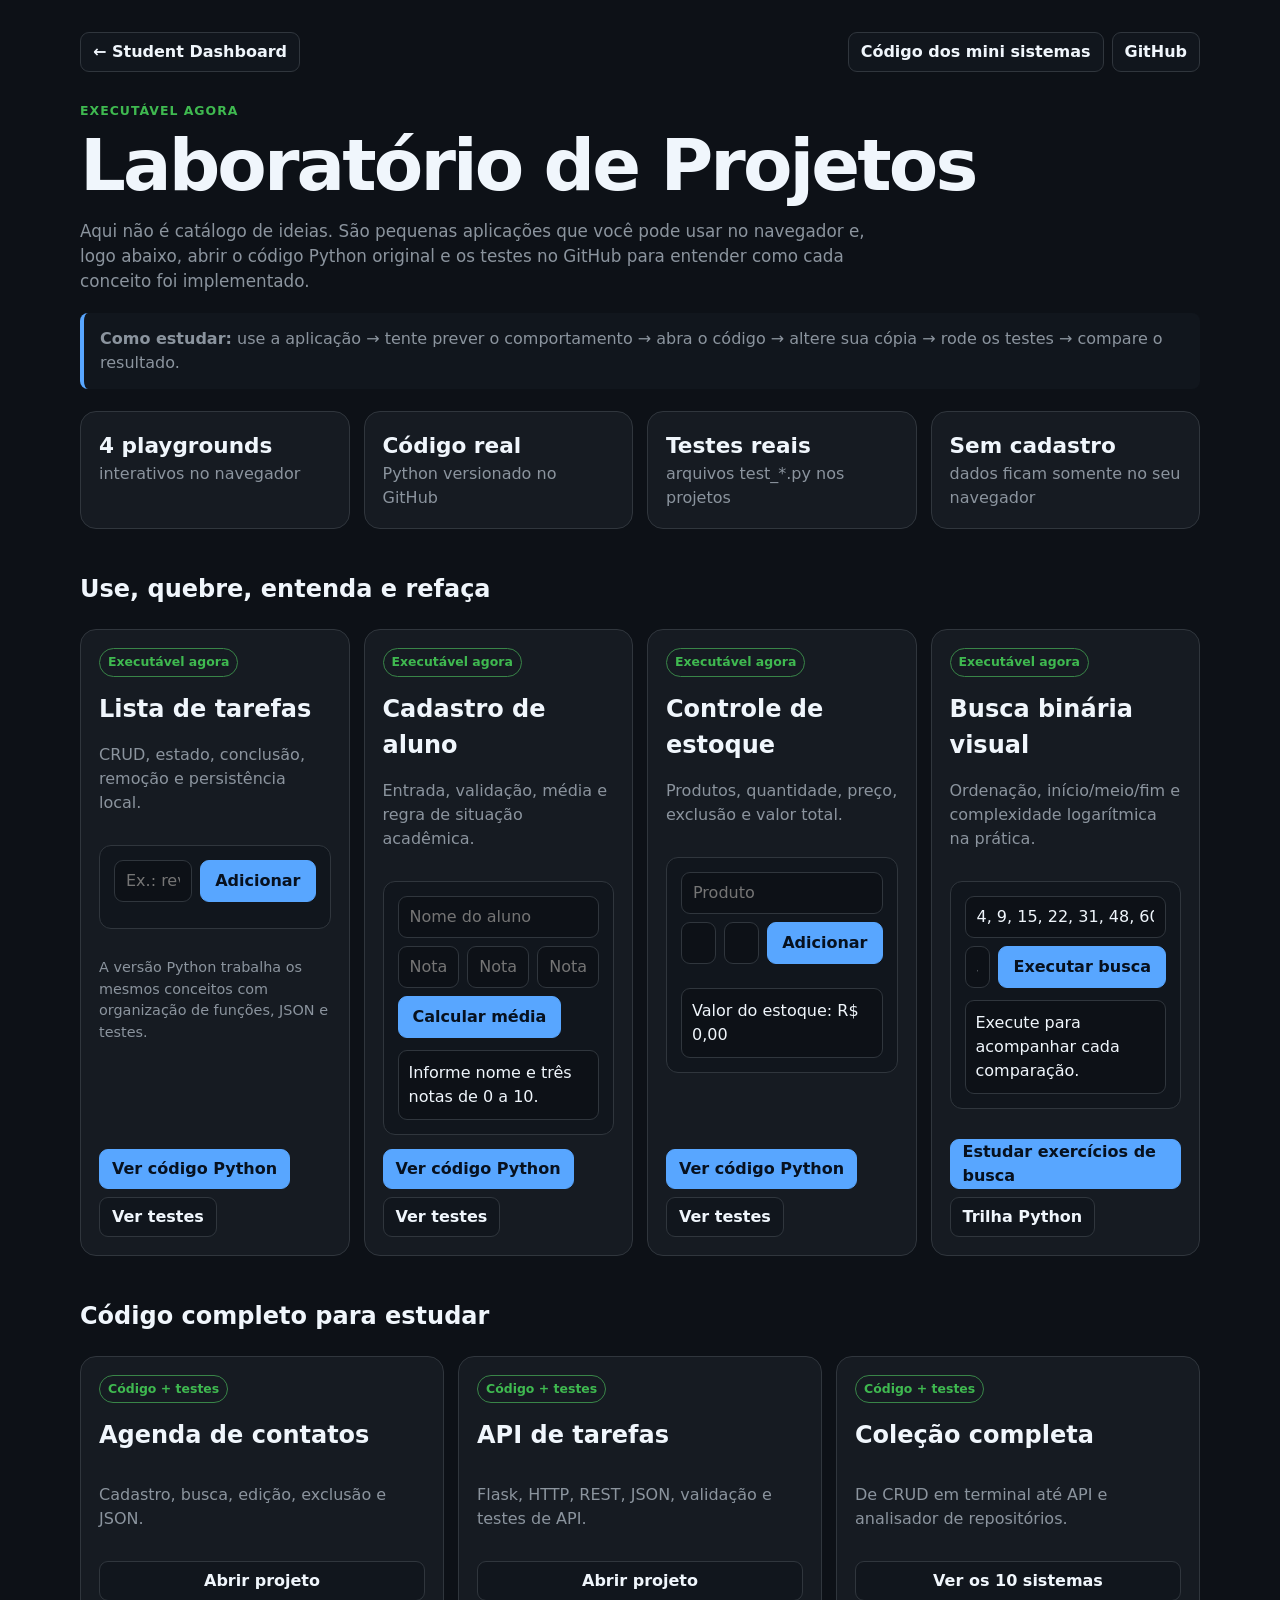
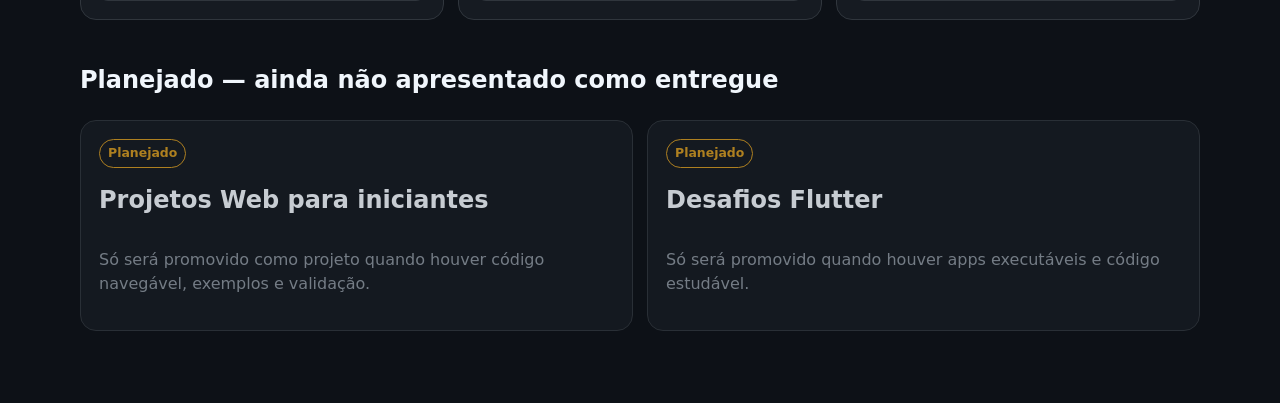
==== projetos/github_student_dashboard/templates/laboratorio.html @ 1779acab "feat: adiciona laboratório público com projetos executáveis" ====
<!DOCTYPE html>
<html lang="pt-BR">
<head>
  <meta charset="UTF-8">
  <meta name="viewport" content="width=device-width, initial-scale=1.0">
  <meta name="description" content="Laboratório interativo com mini sistemas reais do GitHub Videirafoo para aprender programação usando e estudando o código.">
  <title>Laboratório de Projetos — Videirafoo</title>
  <style>
    :root {
      color-scheme: dark;
      --bg:#0d1117; --panel:#161b22; --soft:#11161d; --border:#30363d;
      --text:#f0f6fc; --muted:#8b949e; --accent:#58a6ff; --ok:#3fb950; --danger:#f85149;
    }
    *{box-sizing:border-box} body{margin:0;font-family:Inter,system-ui,-apple-system,BlinkMacSystemFont,"Segoe UI",sans-serif;background:var(--bg);color:var(--text);line-height:1.5}
    a{color:var(--accent)} main{width:min(1120px,calc(100% - 28px));margin:auto;padding:32px 0 72px}
    .top{display:flex;justify-content:space-between;gap:16px;align-items:center;flex-wrap:wrap;margin-bottom:30px}.top nav{display:flex;gap:8px;flex-wrap:wrap}
    .btn,.top a{display:inline-flex;align-items:center;justify-content:center;min-height:40px;padding:0 12px;border:1px solid var(--border);border-radius:9px;background:var(--soft);color:var(--text);text-decoration:none;font-weight:700}
    .btn.primary{background:var(--accent);border-color:var(--accent);color:#07111f}.eyebrow{color:var(--ok);font-weight:800;text-transform:uppercase;letter-spacing:.08em;font-size:.78rem}
    h1{font-size:clamp(2.2rem,6vw,4.5rem);line-height:1.02;margin:8px 0 14px;letter-spacing:-.04em}.lead{color:var(--muted);max-width:820px;font-size:1.05rem}
    .rule{margin-top:18px;padding:14px 16px;border-left:4px solid var(--accent);background:var(--soft);border-radius:8px;color:var(--muted)}
    .status-grid,.project-grid{display:grid;grid-template-columns:repeat(auto-fit,minmax(min(100%,260px),1fr));gap:14px;margin-top:22px}
    .status,.project{background:var(--panel);border:1px solid var(--border);border-radius:16px;padding:18px}.status strong{font-size:1.35rem;display:block}.status span,.muted{color:var(--muted)}
    .project{display:flex;flex-direction:column;gap:14px}.project h2{margin:0}.tag{display:inline-block;width:max-content;padding:4px 8px;border:1px solid color-mix(in srgb,var(--ok) 60%,var(--border));border-radius:999px;color:var(--ok);font-size:.78rem;font-weight:800}
    .app{border:1px solid var(--border);background:var(--soft);border-radius:12px;padding:14px}.row{display:grid;grid-template-columns:1fr auto;gap:8px}.row3{display:grid;grid-template-columns:repeat(3,1fr);gap:8px}
    input,button{min-height:42px;border-radius:9px;border:1px solid var(--border);font:inherit}input{background:var(--bg);color:var(--text);padding:0 11px;width:100%}button{background:var(--accent);border-color:var(--accent);color:#07111f;padding:0 14px;font-weight:800;cursor:pointer}
    button.secondary{background:var(--soft);color:var(--text);border-color:var(--border)}ul{padding-left:20px}.list-clean{list-style:none;padding:0;margin:12px 0 0;display:grid;gap:8px}.item{display:flex;justify-content:space-between;gap:10px;align-items:center;padding:9px 10px;border:1px solid var(--border);border-radius:9px}.item-main{display:flex;gap:8px;align-items:center;min-width:0}.done{text-decoration:line-through;color:var(--muted)}
    .output{margin-top:12px;padding:10px;border-radius:9px;background:var(--bg);border:1px solid var(--border);min-height:44px;white-space:pre-wrap;overflow-wrap:anywhere}.actions{display:flex;gap:8px;flex-wrap:wrap;margin-top:auto}.code-note{font-size:.9rem;color:var(--muted)}
    .section-title{margin-top:42px}.planned{opacity:.82}.planned .tag{color:#d29922;border-color:#d29922}
    @media(max-width:640px){main{width:min(100% - 18px,1120px);padding-top:20px}.row,.row3{grid-template-columns:1fr}button{width:100%}.item{align-items:flex-start}.actions .btn{width:100%}}
  </style>
</head>
<body>
<main>
  <header class="top">
    <a href="/">← Student Dashboard</a>
    <nav aria-label="Navegação do laboratório">
      <a href="https://github.com/Videirafoo/Videirafoo/tree/main/conteudos/mini_sistemas" target="_blank" rel="noreferrer">Código dos mini sistemas</a>
      <a href="https://github.com/Videirafoo/Videirafoo" target="_blank" rel="noreferrer">GitHub</a>
    </nav>
  </header>

  <section>
    <div class="eyebrow">Executável agora</div>
    <h1>Laboratório de Projetos</h1>
    <p class="lead">Aqui não é catálogo de ideias. São pequenas aplicações que você pode usar no navegador e, logo abaixo, abrir o código Python original e os testes no GitHub para entender como cada conceito foi implementado.</p>
    <div class="rule"><strong>Como estudar:</strong> use a aplicação → tente prever o comportamento → abra o código → altere sua cópia → rode os testes → compare o resultado.</div>

    <div class="status-grid">
      <article class="status"><strong>4 playgrounds</strong><span>interativos no navegador</span></article>
      <article class="status"><strong>Código real</strong><span>Python versionado no GitHub</span></article>
      <article class="status"><strong>Testes reais</strong><span>arquivos test_*.py nos projetos</span></article>
      <article class="status"><strong>Sem cadastro</strong><span>dados ficam somente no seu navegador</span></article>
    </div>
  </section>

  <h2 class="section-title">Use, quebre, entenda e refaça</h2>
  <section class="project-grid">
    <article class="project" id="tarefas">
      <span class="tag">Executável agora</span>
      <div><h2>Lista de tarefas</h2><p class="muted">CRUD, estado, conclusão, remoção e persistência local.</p></div>
      <div class="app">
        <form id="tarefas-form" class="row">
          <input id="tarefa-texto" maxlength="80" placeholder="Ex.: revisar funções" required>
          <button type="submit">Adicionar</button>
        </form>
        <ul id="tarefas-lista" class="list-clean" aria-live="polite"></ul>
      </div>
      <p class="code-note">A versão Python trabalha os mesmos conceitos com organização de funções, JSON e testes.</p>
      <div class="actions">
        <a class="btn primary" href="https://github.com/Videirafoo/Videirafoo/tree/main/conteudos/mini_sistemas/lista_tarefas" target="_blank" rel="noreferrer">Ver código Python</a>
        <a class="btn" href="https://github.com/Videirafoo/Videirafoo/blob/main/conteudos/mini_sistemas/lista_tarefas/test_app.py" target="_blank" rel="noreferrer">Ver testes</a>
      </div>
    </article>

    <article class="project" id="alunos">
      <span class="tag">Executável agora</span>
      <div><h2>Cadastro de aluno</h2><p class="muted">Entrada, validação, média e regra de situação acadêmica.</p></div>
      <div class="app">
        <input id="aluno-nome" maxlength="60" placeholder="Nome do aluno">
        <div class="row3" style="margin-top:8px">
          <input id="nota-1" inputmode="decimal" placeholder="Nota 1">
          <input id="nota-2" inputmode="decimal" placeholder="Nota 2">
          <input id="nota-3" inputmode="decimal" placeholder="Nota 3">
        </div>
        <button id="calcular-media" style="margin-top:8px">Calcular média</button>
        <div id="media-resultado" class="output" aria-live="polite">Informe nome e três notas de 0 a 10.</div>
      </div>
      <div class="actions">
        <a class="btn primary" href="https://github.com/Videirafoo/Videirafoo/tree/main/conteudos/mini_sistemas/cadastro_alunos" target="_blank" rel="noreferrer">Ver código Python</a>
        <a class="btn" href="https://github.com/Videirafoo/Videirafoo/blob/main/conteudos/mini_sistemas/cadastro_alunos/test_app.py" target="_blank" rel="noreferrer">Ver testes</a>
      </div>
    </article>

    <article class="project" id="estoque">
      <span class="tag">Executável agora</span>
      <div><h2>Controle de estoque</h2><p class="muted">Produtos, quantidade, preço, exclusão e valor total.</p></div>
      <div class="app">
        <form id="estoque-form">
          <input id="produto-nome" maxlength="60" placeholder="Produto" required>
          <div class="row3" style="margin-top:8px">
            <input id="produto-qtd" type="number" min="1" step="1" placeholder="Quantidade" required>
            <input id="produto-preco" type="number" min="0" step="0.01" placeholder="Preço" required>
            <button type="submit">Adicionar</button>
          </div>
        </form>
        <ul id="estoque-lista" class="list-clean" aria-live="polite"></ul>
        <div id="estoque-total" class="output">Valor do estoque: R$ 0,00</div>
      </div>
      <div class="actions">
        <a class="btn primary" href="https://github.com/Videirafoo/Videirafoo/tree/main/conteudos/mini_sistemas/controle_estoque" target="_blank" rel="noreferrer">Ver código Python</a>
        <a class="btn" href="https://github.com/Videirafoo/Videirafoo/blob/main/conteudos/mini_sistemas/controle_estoque/test_app.py" target="_blank" rel="noreferrer">Ver testes</a>
      </div>
    </article>

    <article class="project" id="busca-binaria">
      <span class="tag">Executável agora</span>
      <div><h2>Busca binária visual</h2><p class="muted">Ordenação, início/meio/fim e complexidade logarítmica na prática.</p></div>
      <div class="app">
        <input id="busca-lista" value="4, 9, 15, 22, 31, 48, 60" aria-label="Lista de números separados por vírgula">
        <div class="row" style="margin-top:8px">
          <input id="busca-alvo" value="31" inputmode="numeric" placeholder="Número procurado">
          <button id="executar-busca">Executar busca</button>
        </div>
        <div id="busca-resultado" class="output" aria-live="polite">Execute para acompanhar cada comparação.</div>
      </div>
      <div class="actions">
        <a class="btn primary" href="https://github.com/Videirafoo/Lista-03-segundo-periodo" target="_blank" rel="noreferrer">Estudar exercícios de busca</a>
        <a class="btn" href="https://github.com/Videirafoo/Videirafoo/tree/main/conteudos/python-para-iniciantes" target="_blank" rel="noreferrer">Trilha Python</a>
      </div>
    </article>
  </section>

  <h2 class="section-title">Código completo para estudar</h2>
  <section class="project-grid">
    <article class="project"><span class="tag">Código + testes</span><h2>Agenda de contatos</h2><p class="muted">Cadastro, busca, edição, exclusão e JSON.</p><a class="btn" href="https://github.com/Videirafoo/Videirafoo/tree/main/conteudos/mini_sistemas/agenda_contatos" target="_blank" rel="noreferrer">Abrir projeto</a></article>
    <article class="project"><span class="tag">Código + testes</span><h2>API de tarefas</h2><p class="muted">Flask, HTTP, REST, JSON, validação e testes de API.</p><a class="btn" href="https://github.com/Videirafoo/Videirafoo/tree/main/conteudos/mini_sistemas/api_tarefas" target="_blank" rel="noreferrer">Abrir projeto</a></article>
    <article class="project"><span class="tag">Código + testes</span><h2>Coleção completa</h2><p class="muted">De CRUD em terminal até API e analisador de repositórios.</p><a class="btn" href="https://github.com/Videirafoo/Videirafoo/tree/main/conteudos/mini_sistemas" target="_blank" rel="noreferrer">Ver os 10 sistemas</a></article>
  </section>

  <h2 class="section-title">Planejado — ainda não apresentado como entregue</h2>
  <section class="project-grid">
    <article class="project planned"><span class="tag">Planejado</span><h2>Projetos Web para iniciantes</h2><p class="muted">Só será promovido como projeto quando houver código navegável, exemplos e validação.</p></article>
    <article class="project planned"><span class="tag">Planejado</span><h2>Desafios Flutter</h2><p class="muted">Só será promovido quando houver apps executáveis e código estudável.</p></article>
  </section>
</main>
<script src="/static/laboratorio.js" defer></script>
</body>
</html>
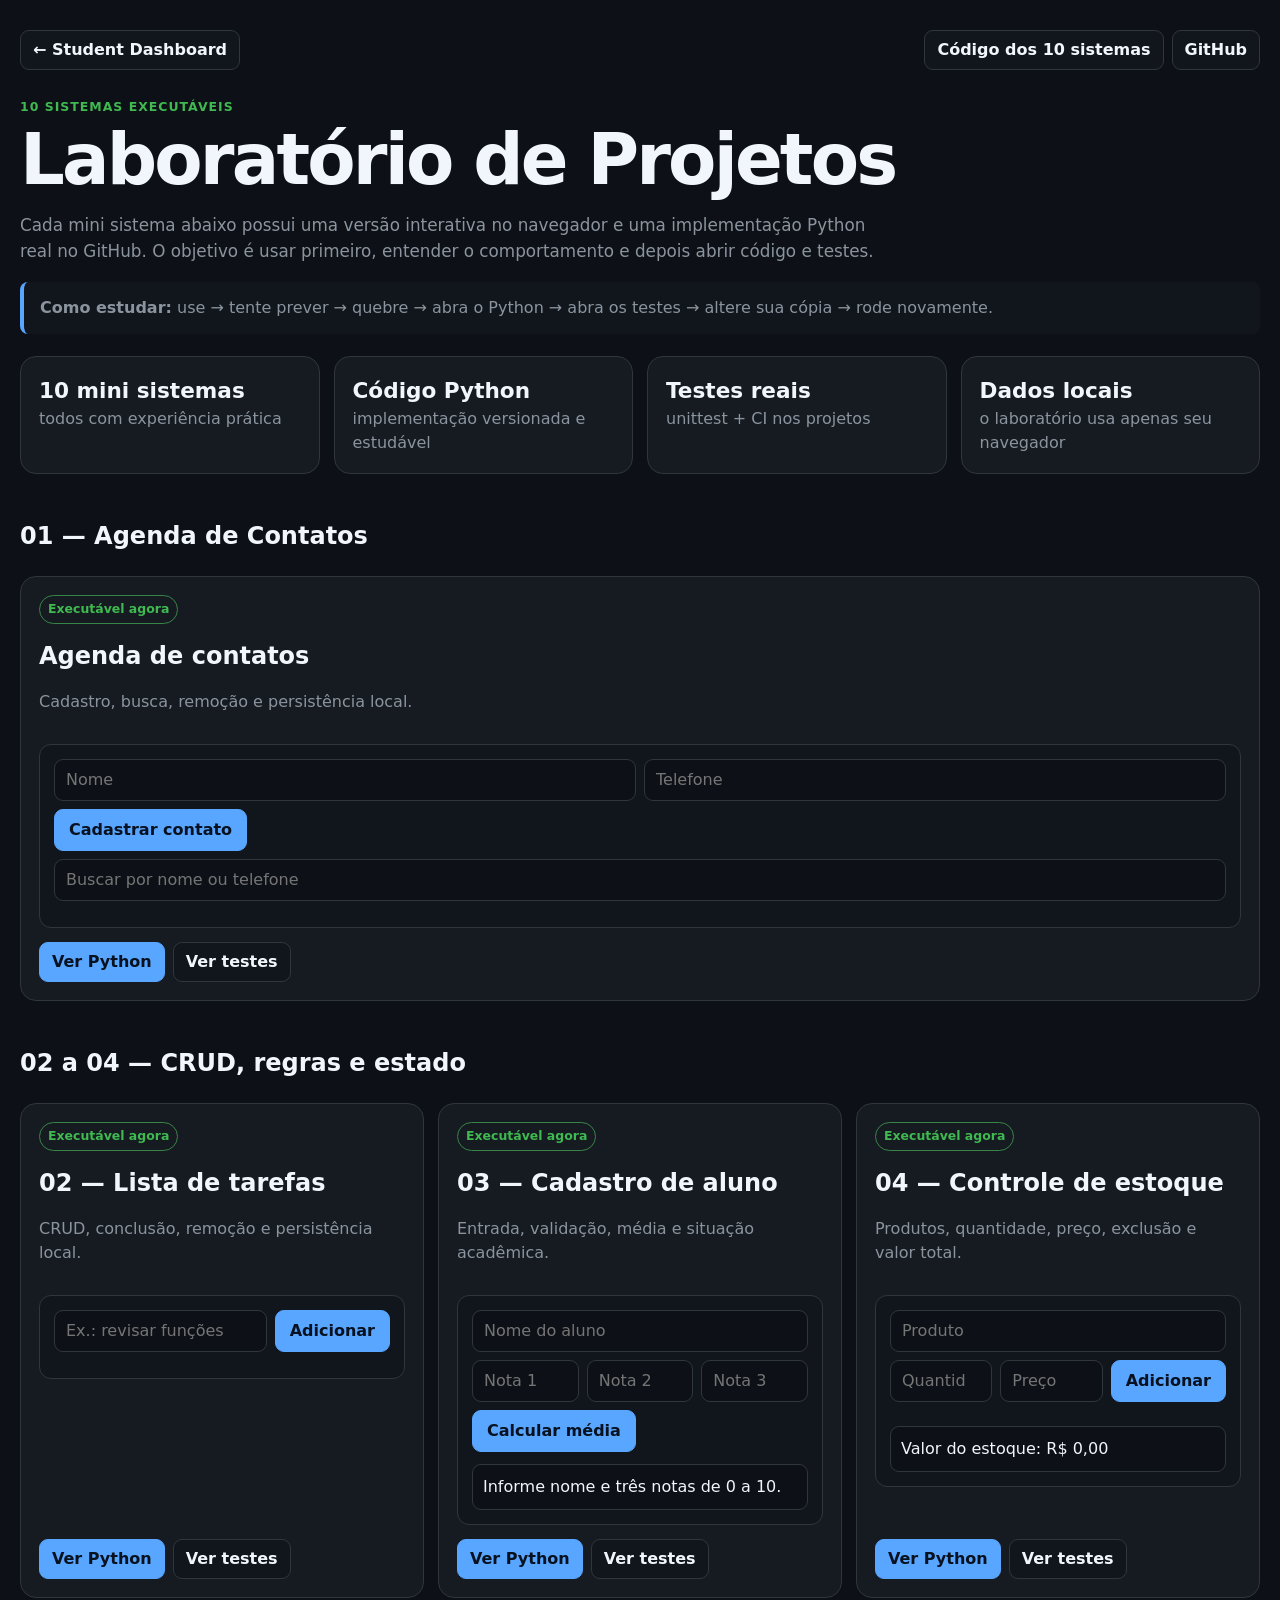
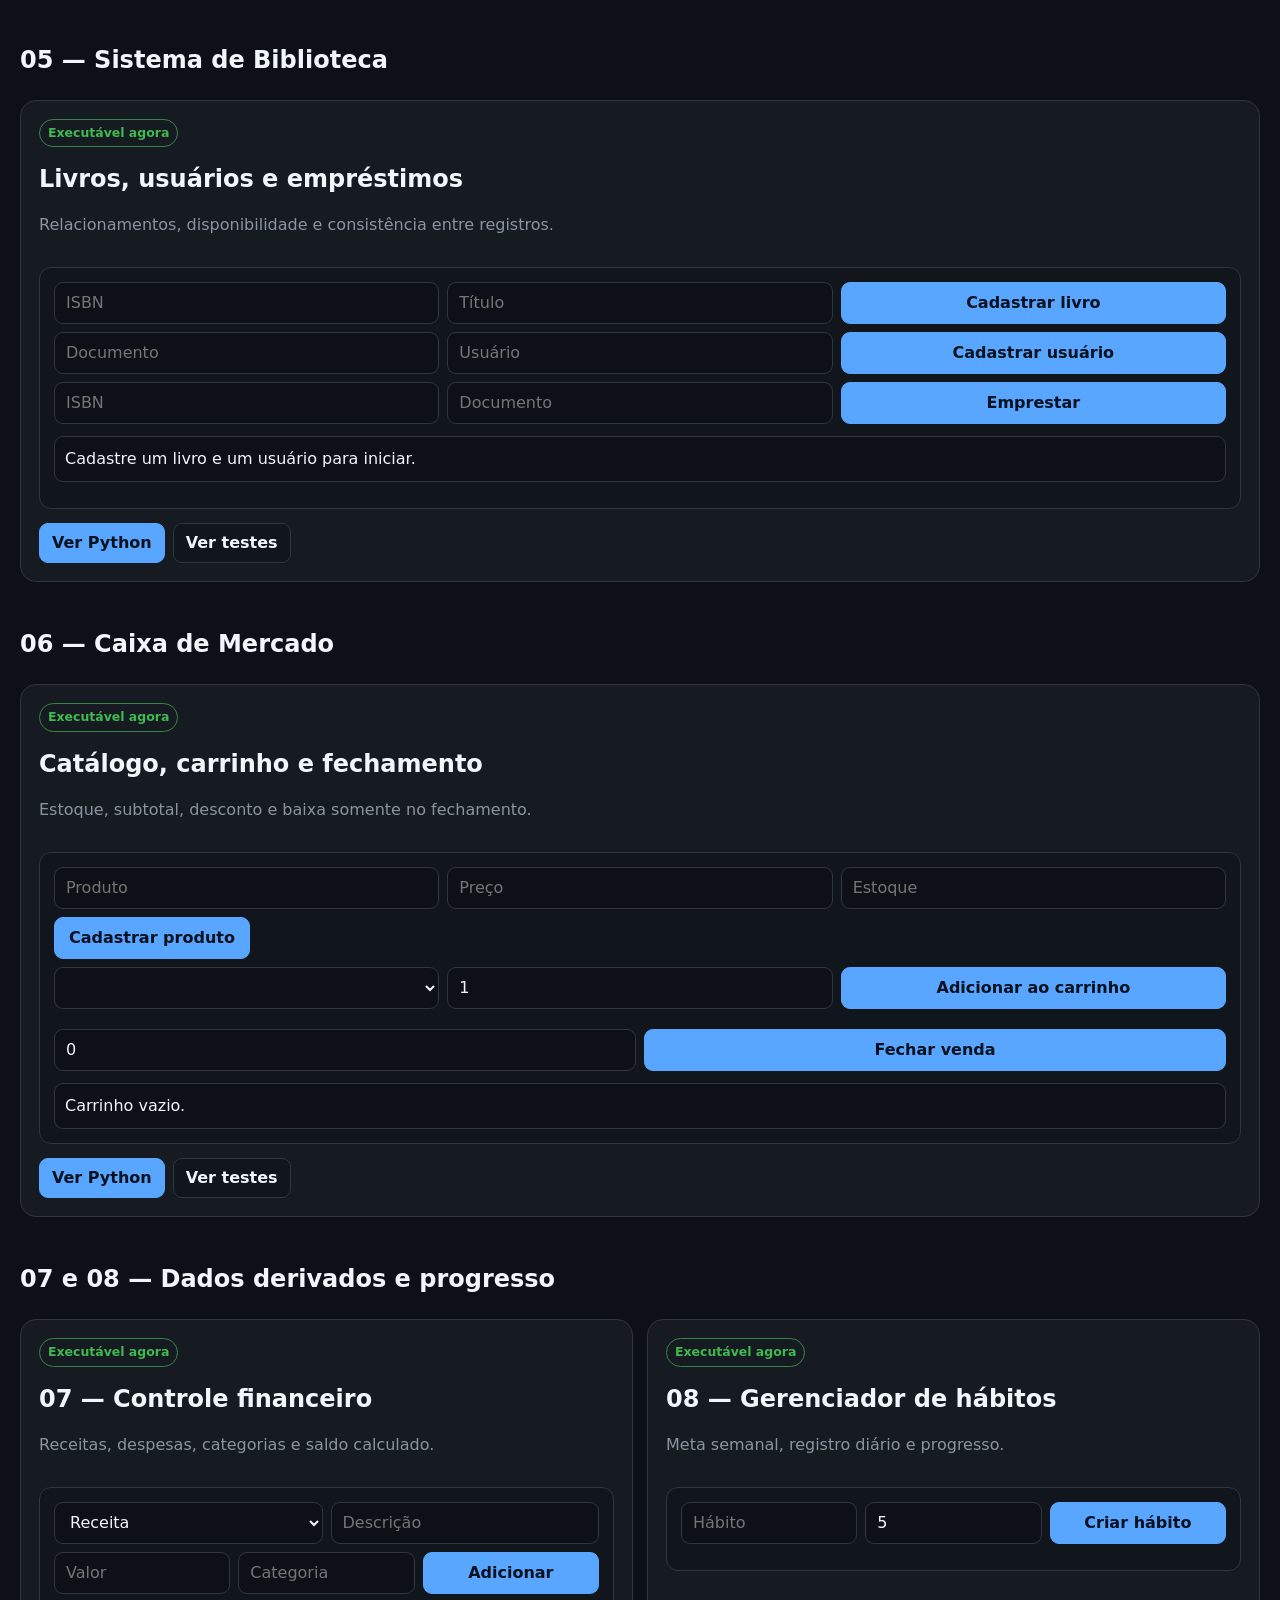
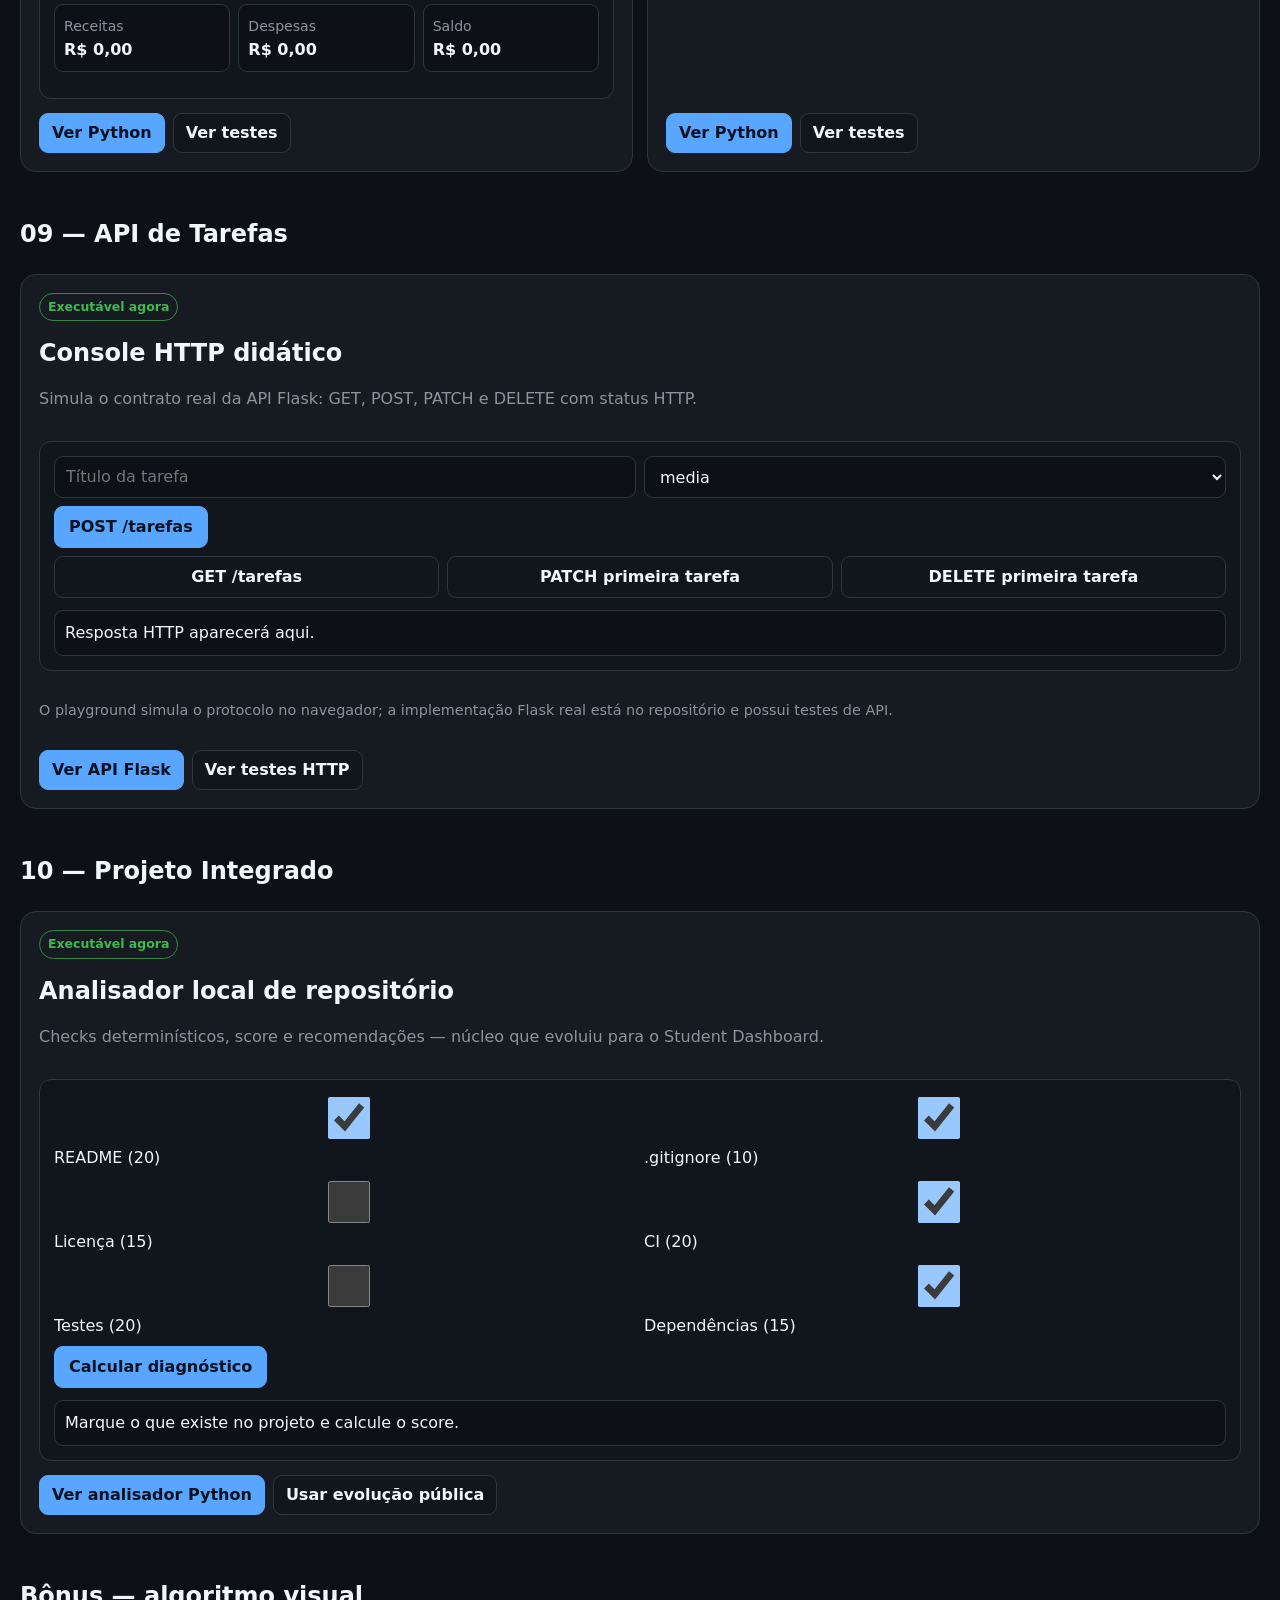
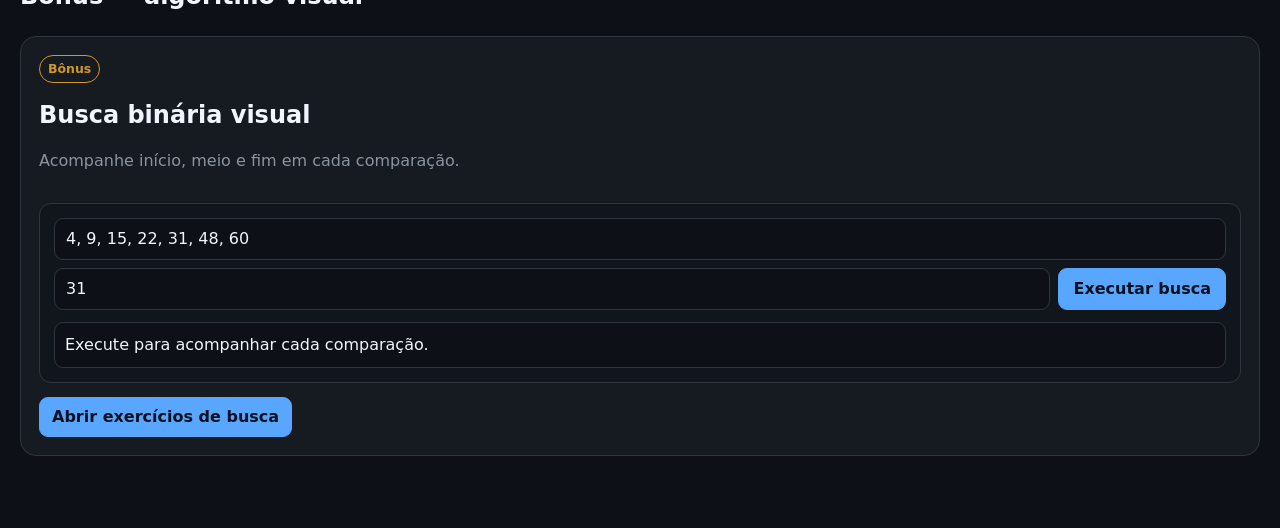
==== commit 425cbfd9: "feat: expande laboratorio para os 10 mini sistemas" ====
--- a/projetos/github_student_dashboard/templates/laboratorio.html
+++ b/projetos/github_student_dashboard/templates/laboratorio.html
@@ -3,30 +3,21 @@
 <head>
   <meta charset="UTF-8">
   <meta name="viewport" content="width=device-width, initial-scale=1.0">
-  <meta name="description" content="Laboratório interativo com mini sistemas reais do GitHub Videirafoo para aprender programação usando e estudando o código.">
+  <meta name="description" content="Laboratório interativo com os 10 mini sistemas reais do GitHub Videirafoo para aprender programação usando, testando e estudando código.">
   <title>Laboratório de Projetos — Videirafoo</title>
   <style>
-    :root {
-      color-scheme: dark;
-      --bg:#0d1117; --panel:#161b22; --soft:#11161d; --border:#30363d;
-      --text:#f0f6fc; --muted:#8b949e; --accent:#58a6ff; --ok:#3fb950; --danger:#f85149;
-    }
-    *{box-sizing:border-box} body{margin:0;font-family:Inter,system-ui,-apple-system,BlinkMacSystemFont,"Segoe UI",sans-serif;background:var(--bg);color:var(--text);line-height:1.5}
-    a{color:var(--accent)} main{width:min(1120px,calc(100% - 28px));margin:auto;padding:32px 0 72px}
-    .top{display:flex;justify-content:space-between;gap:16px;align-items:center;flex-wrap:wrap;margin-bottom:30px}.top nav{display:flex;gap:8px;flex-wrap:wrap}
-    .btn,.top a{display:inline-flex;align-items:center;justify-content:center;min-height:40px;padding:0 12px;border:1px solid var(--border);border-radius:9px;background:var(--soft);color:var(--text);text-decoration:none;font-weight:700}
-    .btn.primary{background:var(--accent);border-color:var(--accent);color:#07111f}.eyebrow{color:var(--ok);font-weight:800;text-transform:uppercase;letter-spacing:.08em;font-size:.78rem}
-    h1{font-size:clamp(2.2rem,6vw,4.5rem);line-height:1.02;margin:8px 0 14px;letter-spacing:-.04em}.lead{color:var(--muted);max-width:820px;font-size:1.05rem}
-    .rule{margin-top:18px;padding:14px 16px;border-left:4px solid var(--accent);background:var(--soft);border-radius:8px;color:var(--muted)}
-    .status-grid,.project-grid{display:grid;grid-template-columns:repeat(auto-fit,minmax(min(100%,260px),1fr));gap:14px;margin-top:22px}
-    .status,.project{background:var(--panel);border:1px solid var(--border);border-radius:16px;padding:18px}.status strong{font-size:1.35rem;display:block}.status span,.muted{color:var(--muted)}
-    .project{display:flex;flex-direction:column;gap:14px}.project h2{margin:0}.tag{display:inline-block;width:max-content;padding:4px 8px;border:1px solid color-mix(in srgb,var(--ok) 60%,var(--border));border-radius:999px;color:var(--ok);font-size:.78rem;font-weight:800}
-    .app{border:1px solid var(--border);background:var(--soft);border-radius:12px;padding:14px}.row{display:grid;grid-template-columns:1fr auto;gap:8px}.row3{display:grid;grid-template-columns:repeat(3,1fr);gap:8px}
-    input,button{min-height:42px;border-radius:9px;border:1px solid var(--border);font:inherit}input{background:var(--bg);color:var(--text);padding:0 11px;width:100%}button{background:var(--accent);border-color:var(--accent);color:#07111f;padding:0 14px;font-weight:800;cursor:pointer}
-    button.secondary{background:var(--soft);color:var(--text);border-color:var(--border)}ul{padding-left:20px}.list-clean{list-style:none;padding:0;margin:12px 0 0;display:grid;gap:8px}.item{display:flex;justify-content:space-between;gap:10px;align-items:center;padding:9px 10px;border:1px solid var(--border);border-radius:9px}.item-main{display:flex;gap:8px;align-items:center;min-width:0}.done{text-decoration:line-through;color:var(--muted)}
-    .output{margin-top:12px;padding:10px;border-radius:9px;background:var(--bg);border:1px solid var(--border);min-height:44px;white-space:pre-wrap;overflow-wrap:anywhere}.actions{display:flex;gap:8px;flex-wrap:wrap;margin-top:auto}.code-note{font-size:.9rem;color:var(--muted)}
-    .section-title{margin-top:42px}.planned{opacity:.82}.planned .tag{color:#d29922;border-color:#d29922}
-    @media(max-width:640px){main{width:min(100% - 18px,1120px);padding-top:20px}.row,.row3{grid-template-columns:1fr}button{width:100%}.item{align-items:flex-start}.actions .btn{width:100%}}
+    :root{color-scheme:dark;--bg:#0d1117;--panel:#161b22;--soft:#11161d;--border:#30363d;--text:#f0f6fc;--muted:#8b949e;--accent:#58a6ff;--ok:#3fb950;--warn:#d29922;--danger:#f85149}
+    *{box-sizing:border-box}body{margin:0;font-family:Inter,system-ui,-apple-system,BlinkMacSystemFont,"Segoe UI",sans-serif;background:var(--bg);color:var(--text);line-height:1.5}a{color:var(--accent)}
+    main{width:min(1240px,calc(100% - 28px));margin:auto;padding:30px 0 72px}.top{display:flex;justify-content:space-between;align-items:center;gap:12px;flex-wrap:wrap;margin-bottom:28px}.top nav{display:flex;gap:8px;flex-wrap:wrap}
+    .btn,.top a{display:inline-flex;align-items:center;justify-content:center;min-height:40px;padding:0 12px;border:1px solid var(--border);border-radius:9px;background:var(--soft);color:var(--text);text-decoration:none;font-weight:700}.btn.primary{background:var(--accent);border-color:var(--accent);color:#07111f}.eyebrow{color:var(--ok);font-weight:800;text-transform:uppercase;letter-spacing:.08em;font-size:.78rem}
+    h1{font-size:clamp(2.2rem,6vw,4.4rem);line-height:1.02;margin:8px 0 14px;letter-spacing:-.04em}.lead{color:var(--muted);max-width:880px;font-size:1.05rem}.rule{margin-top:18px;padding:14px 16px;border-left:4px solid var(--accent);background:var(--soft);border-radius:8px;color:var(--muted)}
+    .status-grid,.project-grid{display:grid;grid-template-columns:repeat(auto-fit,minmax(min(100%,290px),1fr));gap:14px;margin-top:22px}.status,.project{background:var(--panel);border:1px solid var(--border);border-radius:16px;padding:18px}.status strong{font-size:1.35rem;display:block}.status span,.muted{color:var(--muted)}
+    .project{display:flex;flex-direction:column;gap:14px}.project h2{margin:0}.tag{display:inline-block;width:max-content;padding:4px 8px;border:1px solid color-mix(in srgb,var(--ok) 60%,var(--border));border-radius:999px;color:var(--ok);font-size:.78rem;font-weight:800}.tag.bonus{color:var(--warn);border-color:var(--warn)}
+    .app{border:1px solid var(--border);background:var(--soft);border-radius:12px;padding:14px}.row{display:grid;grid-template-columns:1fr auto;gap:8px}.row2{display:grid;grid-template-columns:repeat(2,1fr);gap:8px}.row3{display:grid;grid-template-columns:repeat(3,1fr);gap:8px}
+    input,select,textarea,button{min-height:42px;border-radius:9px;border:1px solid var(--border);font:inherit}input,select,textarea{background:var(--bg);color:var(--text);padding:8px 11px;width:100%}textarea{min-height:90px;resize:vertical}button{background:var(--accent);border-color:var(--accent);color:#07111f;padding:0 14px;font-weight:800;cursor:pointer}button.secondary{background:var(--soft);color:var(--text);border-color:var(--border)}button.danger{background:transparent;color:#ff7b72;border-color:#8e3636}
+    .list-clean{list-style:none;padding:0;margin:12px 0 0;display:grid;gap:8px}.item{display:flex;justify-content:space-between;gap:10px;align-items:center;padding:9px 10px;border:1px solid var(--border);border-radius:9px}.item-main{display:flex;gap:8px;align-items:center;min-width:0}.done{text-decoration:line-through;color:var(--muted)}
+    .output{margin-top:12px;padding:10px;border-radius:9px;background:var(--bg);border:1px solid var(--border);min-height:44px;white-space:pre-wrap;overflow-wrap:anywhere}.actions{display:flex;gap:8px;flex-wrap:wrap;margin-top:auto}.code-note{font-size:.9rem;color:var(--muted)}.section-title{margin-top:44px}.summary{display:grid;grid-template-columns:repeat(3,1fr);gap:8px;margin-top:10px}.summary div{background:var(--bg);border:1px solid var(--border);border-radius:9px;padding:9px}.summary strong{display:block}.small{font-size:.88rem;color:var(--muted)}
+    @media(max-width:700px){main{width:min(100% - 18px,1240px);padding-top:18px}.row,.row2,.row3,.summary{grid-template-columns:1fr}button{width:100%}.item{align-items:flex-start;flex-direction:column}.item button{width:100%}.actions .btn{width:100%}}
   </style>
 </head>
 <body>
@@ -34,113 +25,165 @@
   <header class="top">
     <a href="/">← Student Dashboard</a>
     <nav aria-label="Navegação do laboratório">
-      <a href="https://github.com/Videirafoo/Videirafoo/tree/main/conteudos/mini_sistemas" target="_blank" rel="noreferrer">Código dos mini sistemas</a>
+      <a href="https://github.com/Videirafoo/Videirafoo/tree/main/conteudos/mini_sistemas" target="_blank" rel="noreferrer">Código dos 10 sistemas</a>
       <a href="https://github.com/Videirafoo/Videirafoo" target="_blank" rel="noreferrer">GitHub</a>
     </nav>
   </header>
 
   <section>
-    <div class="eyebrow">Executável agora</div>
+    <div class="eyebrow">10 sistemas executáveis</div>
     <h1>Laboratório de Projetos</h1>
-    <p class="lead">Aqui não é catálogo de ideias. São pequenas aplicações que você pode usar no navegador e, logo abaixo, abrir o código Python original e os testes no GitHub para entender como cada conceito foi implementado.</p>
-    <div class="rule"><strong>Como estudar:</strong> use a aplicação → tente prever o comportamento → abra o código → altere sua cópia → rode os testes → compare o resultado.</div>
-
+    <p class="lead">Cada mini sistema abaixo possui uma versão interativa no navegador e uma implementação Python real no GitHub. O objetivo é usar primeiro, entender o comportamento e depois abrir código e testes.</p>
+    <div class="rule"><strong>Como estudar:</strong> use → tente prever → quebre → abra o Python → abra os testes → altere sua cópia → rode novamente.</div>
     <div class="status-grid">
-      <article class="status"><strong>4 playgrounds</strong><span>interativos no navegador</span></article>
-      <article class="status"><strong>Código real</strong><span>Python versionado no GitHub</span></article>
-      <article class="status"><strong>Testes reais</strong><span>arquivos test_*.py nos projetos</span></article>
-      <article class="status"><strong>Sem cadastro</strong><span>dados ficam somente no seu navegador</span></article>
+      <article class="status"><strong>10 mini sistemas</strong><span>todos com experiência prática</span></article>
+      <article class="status"><strong>Código Python</strong><span>implementação versionada e estudável</span></article>
+      <article class="status"><strong>Testes reais</strong><span>unittest + CI nos projetos</span></article>
+      <article class="status"><strong>Dados locais</strong><span>o laboratório usa apenas seu navegador</span></article>
     </div>
   </section>
 
-  <h2 class="section-title">Use, quebre, entenda e refaça</h2>
+  <h2 class="section-title">01 — Agenda de Contatos</h2>
+  <section class="project-grid">
+    <article class="project" id="agenda">
+      <span class="tag">Executável agora</span>
+      <div><h2>Agenda de contatos</h2><p class="muted">Cadastro, busca, remoção e persistência local.</p></div>
+      <div class="app">
+        <form id="agenda-form">
+          <div class="row2"><input id="agenda-nome" maxlength="60" placeholder="Nome" required><input id="agenda-telefone" maxlength="30" placeholder="Telefone" required></div>
+          <button type="submit" style="margin-top:8px">Cadastrar contato</button>
+        </form>
+        <input id="agenda-busca" style="margin-top:8px" placeholder="Buscar por nome ou telefone">
+        <ul id="agenda-lista" class="list-clean" aria-live="polite"></ul>
+      </div>
+      <div class="actions"><a class="btn primary" href="https://github.com/Videirafoo/Videirafoo/blob/main/conteudos/mini_sistemas/agenda_contatos/main.py" target="_blank" rel="noreferrer">Ver Python</a><a class="btn" href="https://github.com/Videirafoo/Videirafoo/blob/main/conteudos/mini_sistemas/agenda_contatos/test_main.py" target="_blank" rel="noreferrer">Ver testes</a></div>
+    </article>
+  </section>
+
+  <h2 class="section-title">02 a 04 — CRUD, regras e estado</h2>
   <section class="project-grid">
     <article class="project" id="tarefas">
       <span class="tag">Executável agora</span>
-      <div><h2>Lista de tarefas</h2><p class="muted">CRUD, estado, conclusão, remoção e persistência local.</p></div>
-      <div class="app">
-        <form id="tarefas-form" class="row">
-          <input id="tarefa-texto" maxlength="80" placeholder="Ex.: revisar funções" required>
-          <button type="submit">Adicionar</button>
-        </form>
-        <ul id="tarefas-lista" class="list-clean" aria-live="polite"></ul>
-      </div>
-      <p class="code-note">A versão Python trabalha os mesmos conceitos com organização de funções, JSON e testes.</p>
-      <div class="actions">
-        <a class="btn primary" href="https://github.com/Videirafoo/Videirafoo/tree/main/conteudos/mini_sistemas/lista_tarefas" target="_blank" rel="noreferrer">Ver código Python</a>
-        <a class="btn" href="https://github.com/Videirafoo/Videirafoo/blob/main/conteudos/mini_sistemas/lista_tarefas/test_app.py" target="_blank" rel="noreferrer">Ver testes</a>
-      </div>
+      <div><h2>02 — Lista de tarefas</h2><p class="muted">CRUD, conclusão, remoção e persistência local.</p></div>
+      <div class="app"><form id="tarefas-form" class="row"><input id="tarefa-texto" maxlength="80" placeholder="Ex.: revisar funções" required><button type="submit">Adicionar</button></form><ul id="tarefas-lista" class="list-clean" aria-live="polite"></ul></div>
+      <div class="actions"><a class="btn primary" href="https://github.com/Videirafoo/Videirafoo/tree/main/conteudos/mini_sistemas/lista_tarefas" target="_blank" rel="noreferrer">Ver Python</a><a class="btn" href="https://github.com/Videirafoo/Videirafoo/blob/main/conteudos/mini_sistemas/lista_tarefas/test_app.py" target="_blank" rel="noreferrer">Ver testes</a></div>
     </article>
 
     <article class="project" id="alunos">
       <span class="tag">Executável agora</span>
-      <div><h2>Cadastro de aluno</h2><p class="muted">Entrada, validação, média e regra de situação acadêmica.</p></div>
-      <div class="app">
-        <input id="aluno-nome" maxlength="60" placeholder="Nome do aluno">
-        <div class="row3" style="margin-top:8px">
-          <input id="nota-1" inputmode="decimal" placeholder="Nota 1">
-          <input id="nota-2" inputmode="decimal" placeholder="Nota 2">
-          <input id="nota-3" inputmode="decimal" placeholder="Nota 3">
-        </div>
-        <button id="calcular-media" style="margin-top:8px">Calcular média</button>
-        <div id="media-resultado" class="output" aria-live="polite">Informe nome e três notas de 0 a 10.</div>
-      </div>
-      <div class="actions">
-        <a class="btn primary" href="https://github.com/Videirafoo/Videirafoo/tree/main/conteudos/mini_sistemas/cadastro_alunos" target="_blank" rel="noreferrer">Ver código Python</a>
-        <a class="btn" href="https://github.com/Videirafoo/Videirafoo/blob/main/conteudos/mini_sistemas/cadastro_alunos/test_app.py" target="_blank" rel="noreferrer">Ver testes</a>
-      </div>
+      <div><h2>03 — Cadastro de aluno</h2><p class="muted">Entrada, validação, média e situação acadêmica.</p></div>
+      <div class="app"><input id="aluno-nome" maxlength="60" placeholder="Nome do aluno"><div class="row3" style="margin-top:8px"><input id="nota-1" inputmode="decimal" placeholder="Nota 1"><input id="nota-2" inputmode="decimal" placeholder="Nota 2"><input id="nota-3" inputmode="decimal" placeholder="Nota 3"></div><button id="calcular-media" style="margin-top:8px">Calcular média</button><div id="media-resultado" class="output" aria-live="polite">Informe nome e três notas de 0 a 10.</div></div>
+      <div class="actions"><a class="btn primary" href="https://github.com/Videirafoo/Videirafoo/tree/main/conteudos/mini_sistemas/cadastro_alunos" target="_blank" rel="noreferrer">Ver Python</a><a class="btn" href="https://github.com/Videirafoo/Videirafoo/blob/main/conteudos/mini_sistemas/cadastro_alunos/test_app.py" target="_blank" rel="noreferrer">Ver testes</a></div>
     </article>
 
     <article class="project" id="estoque">
       <span class="tag">Executável agora</span>
-      <div><h2>Controle de estoque</h2><p class="muted">Produtos, quantidade, preço, exclusão e valor total.</p></div>
-      <div class="app">
-        <form id="estoque-form">
-          <input id="produto-nome" maxlength="60" placeholder="Produto" required>
-          <div class="row3" style="margin-top:8px">
-            <input id="produto-qtd" type="number" min="1" step="1" placeholder="Quantidade" required>
-            <input id="produto-preco" type="number" min="0" step="0.01" placeholder="Preço" required>
-            <button type="submit">Adicionar</button>
-          </div>
-        </form>
-        <ul id="estoque-lista" class="list-clean" aria-live="polite"></ul>
-        <div id="estoque-total" class="output">Valor do estoque: R$ 0,00</div>
-      </div>
-      <div class="actions">
-        <a class="btn primary" href="https://github.com/Videirafoo/Videirafoo/tree/main/conteudos/mini_sistemas/controle_estoque" target="_blank" rel="noreferrer">Ver código Python</a>
-        <a class="btn" href="https://github.com/Videirafoo/Videirafoo/blob/main/conteudos/mini_sistemas/controle_estoque/test_app.py" target="_blank" rel="noreferrer">Ver testes</a>
-      </div>
-    </article>
-
-    <article class="project" id="busca-binaria">
-      <span class="tag">Executável agora</span>
-      <div><h2>Busca binária visual</h2><p class="muted">Ordenação, início/meio/fim e complexidade logarítmica na prática.</p></div>
-      <div class="app">
-        <input id="busca-lista" value="4, 9, 15, 22, 31, 48, 60" aria-label="Lista de números separados por vírgula">
-        <div class="row" style="margin-top:8px">
-          <input id="busca-alvo" value="31" inputmode="numeric" placeholder="Número procurado">
-          <button id="executar-busca">Executar busca</button>
-        </div>
-        <div id="busca-resultado" class="output" aria-live="polite">Execute para acompanhar cada comparação.</div>
-      </div>
-      <div class="actions">
-        <a class="btn primary" href="https://github.com/Videirafoo/Lista-03-segundo-periodo" target="_blank" rel="noreferrer">Estudar exercícios de busca</a>
-        <a class="btn" href="https://github.com/Videirafoo/Videirafoo/tree/main/conteudos/python-para-iniciantes" target="_blank" rel="noreferrer">Trilha Python</a>
-      </div>
+      <div><h2>04 — Controle de estoque</h2><p class="muted">Produtos, quantidade, preço, exclusão e valor total.</p></div>
+      <div class="app"><form id="estoque-form"><input id="produto-nome" maxlength="60" placeholder="Produto" required><div class="row3" style="margin-top:8px"><input id="produto-qtd" type="number" min="1" step="1" placeholder="Quantidade" required><input id="produto-preco" type="number" min="0" step="0.01" placeholder="Preço" required><button type="submit">Adicionar</button></div></form><ul id="estoque-lista" class="list-clean" aria-live="polite"></ul><div id="estoque-total" class="output">Valor do estoque: R$ 0,00</div></div>
+      <div class="actions"><a class="btn primary" href="https://github.com/Videirafoo/Videirafoo/tree/main/conteudos/mini_sistemas/controle_estoque" target="_blank" rel="noreferrer">Ver Python</a><a class="btn" href="https://github.com/Videirafoo/Videirafoo/blob/main/conteudos/mini_sistemas/controle_estoque/test_app.py" target="_blank" rel="noreferrer">Ver testes</a></div>
     </article>
   </section>
 
-  <h2 class="section-title">Código completo para estudar</h2>
+  <h2 class="section-title">05 — Sistema de Biblioteca</h2>
   <section class="project-grid">
-    <article class="project"><span class="tag">Código + testes</span><h2>Agenda de contatos</h2><p class="muted">Cadastro, busca, edição, exclusão e JSON.</p><a class="btn" href="https://github.com/Videirafoo/Videirafoo/tree/main/conteudos/mini_sistemas/agenda_contatos" target="_blank" rel="noreferrer">Abrir projeto</a></article>
-    <article class="project"><span class="tag">Código + testes</span><h2>API de tarefas</h2><p class="muted">Flask, HTTP, REST, JSON, validação e testes de API.</p><a class="btn" href="https://github.com/Videirafoo/Videirafoo/tree/main/conteudos/mini_sistemas/api_tarefas" target="_blank" rel="noreferrer">Abrir projeto</a></article>
-    <article class="project"><span class="tag">Código + testes</span><h2>Coleção completa</h2><p class="muted">De CRUD em terminal até API e analisador de repositórios.</p><a class="btn" href="https://github.com/Videirafoo/Videirafoo/tree/main/conteudos/mini_sistemas" target="_blank" rel="noreferrer">Ver os 10 sistemas</a></article>
+    <article class="project" id="biblioteca">
+      <span class="tag">Executável agora</span>
+      <div><h2>Livros, usuários e empréstimos</h2><p class="muted">Relacionamentos, disponibilidade e consistência entre registros.</p></div>
+      <div class="app">
+        <div class="row3"><input id="bib-isbn" placeholder="ISBN"><input id="bib-titulo" placeholder="Título"><button id="bib-add-livro">Cadastrar livro</button></div>
+        <div class="row3" style="margin-top:8px"><input id="bib-doc" placeholder="Documento"><input id="bib-usuario" placeholder="Usuário"><button id="bib-add-usuario">Cadastrar usuário</button></div>
+        <div class="row3" style="margin-top:8px"><input id="bib-emprestimo-isbn" placeholder="ISBN"><input id="bib-emprestimo-doc" placeholder="Documento"><button id="bib-emprestar">Emprestar</button></div>
+        <div id="bib-status" class="output">Cadastre um livro e um usuário para iniciar.</div>
+        <ul id="bib-lista" class="list-clean"></ul>
+      </div>
+      <div class="actions"><a class="btn primary" href="https://github.com/Videirafoo/Videirafoo/blob/main/conteudos/mini_sistemas/sistema_biblioteca/app.py" target="_blank" rel="noreferrer">Ver Python</a><a class="btn" href="https://github.com/Videirafoo/Videirafoo/blob/main/conteudos/mini_sistemas/sistema_biblioteca/test_app.py" target="_blank" rel="noreferrer">Ver testes</a></div>
+    </article>
   </section>
 
-  <h2 class="section-title">Planejado — ainda não apresentado como entregue</h2>
+  <h2 class="section-title">06 — Caixa de Mercado</h2>
   <section class="project-grid">
-    <article class="project planned"><span class="tag">Planejado</span><h2>Projetos Web para iniciantes</h2><p class="muted">Só será promovido como projeto quando houver código navegável, exemplos e validação.</p></article>
-    <article class="project planned"><span class="tag">Planejado</span><h2>Desafios Flutter</h2><p class="muted">Só será promovido quando houver apps executáveis e código estudável.</p></article>
+    <article class="project" id="caixa">
+      <span class="tag">Executável agora</span>
+      <div><h2>Catálogo, carrinho e fechamento</h2><p class="muted">Estoque, subtotal, desconto e baixa somente no fechamento.</p></div>
+      <div class="app">
+        <div class="row3"><input id="cx-produto" placeholder="Produto"><input id="cx-preco" type="number" min="0" step="0.01" placeholder="Preço"><input id="cx-estoque" type="number" min="0" step="1" placeholder="Estoque"></div>
+        <button id="cx-cadastrar" style="margin-top:8px">Cadastrar produto</button>
+        <div class="row3" style="margin-top:8px"><select id="cx-selecao"></select><input id="cx-qtd" type="number" min="1" value="1"><button id="cx-adicionar">Adicionar ao carrinho</button></div>
+        <ul id="cx-carrinho" class="list-clean"></ul>
+        <div class="row2" style="margin-top:8px"><input id="cx-desconto" type="number" min="0" max="100" value="0" placeholder="Desconto %"><button id="cx-fechar">Fechar venda</button></div>
+        <div id="cx-resumo" class="output">Carrinho vazio.</div>
+      </div>
+      <div class="actions"><a class="btn primary" href="https://github.com/Videirafoo/Videirafoo/blob/main/conteudos/mini_sistemas/caixa_mercado/app.py" target="_blank" rel="noreferrer">Ver Python</a><a class="btn" href="https://github.com/Videirafoo/Videirafoo/blob/main/conteudos/mini_sistemas/caixa_mercado/test_app.py" target="_blank" rel="noreferrer">Ver testes</a></div>
+    </article>
+  </section>
+
+  <h2 class="section-title">07 e 08 — Dados derivados e progresso</h2>
+  <section class="project-grid">
+    <article class="project" id="financeiro">
+      <span class="tag">Executável agora</span>
+      <div><h2>07 — Controle financeiro</h2><p class="muted">Receitas, despesas, categorias e saldo calculado.</p></div>
+      <div class="app">
+        <div class="row2"><select id="fin-tipo"><option value="receita">Receita</option><option value="despesa">Despesa</option></select><input id="fin-descricao" placeholder="Descrição"></div>
+        <div class="row3" style="margin-top:8px"><input id="fin-valor" type="number" min="0.01" step="0.01" placeholder="Valor"><input id="fin-categoria" placeholder="Categoria"><button id="fin-adicionar">Adicionar</button></div>
+        <div class="summary"><div><span class="small">Receitas</span><strong id="fin-receitas">R$ 0,00</strong></div><div><span class="small">Despesas</span><strong id="fin-despesas">R$ 0,00</strong></div><div><span class="small">Saldo</span><strong id="fin-saldo">R$ 0,00</strong></div></div>
+        <ul id="fin-lista" class="list-clean"></ul>
+      </div>
+      <div class="actions"><a class="btn primary" href="https://github.com/Videirafoo/Videirafoo/blob/main/conteudos/mini_sistemas/controle_financeiro/app.py" target="_blank" rel="noreferrer">Ver Python</a><a class="btn" href="https://github.com/Videirafoo/Videirafoo/blob/main/conteudos/mini_sistemas/controle_financeiro/test_app.py" target="_blank" rel="noreferrer">Ver testes</a></div>
+    </article>
+
+    <article class="project" id="habitos">
+      <span class="tag">Executável agora</span>
+      <div><h2>08 — Gerenciador de hábitos</h2><p class="muted">Meta semanal, registro diário e progresso.</p></div>
+      <div class="app"><div class="row3"><input id="hab-nome" placeholder="Hábito"><input id="hab-meta" type="number" min="1" max="7" value="5" placeholder="Meta semanal"><button id="hab-adicionar">Criar hábito</button></div><ul id="hab-lista" class="list-clean"></ul></div>
+      <div class="actions"><a class="btn primary" href="https://github.com/Videirafoo/Videirafoo/blob/main/conteudos/mini_sistemas/gerenciador_habitos/app.py" target="_blank" rel="noreferrer">Ver Python</a><a class="btn" href="https://github.com/Videirafoo/Videirafoo/blob/main/conteudos/mini_sistemas/gerenciador_habitos/test_app.py" target="_blank" rel="noreferrer">Ver testes</a></div>
+    </article>
+  </section>
+
+  <h2 class="section-title">09 — API de Tarefas</h2>
+  <section class="project-grid">
+    <article class="project" id="api-tarefas">
+      <span class="tag">Executável agora</span>
+      <div><h2>Console HTTP didático</h2><p class="muted">Simula o contrato real da API Flask: GET, POST, PATCH e DELETE com status HTTP.</p></div>
+      <div class="app">
+        <div class="row2"><input id="api-titulo" placeholder="Título da tarefa"><select id="api-prioridade"><option>baixa</option><option selected>media</option><option>alta</option></select></div>
+        <button id="api-post" style="margin-top:8px">POST /tarefas</button>
+        <div class="row3" style="margin-top:8px"><button id="api-get" class="secondary">GET /tarefas</button><button id="api-patch" class="secondary">PATCH primeira tarefa</button><button id="api-delete" class="secondary">DELETE primeira tarefa</button></div>
+        <div id="api-resposta" class="output">Resposta HTTP aparecerá aqui.</div>
+      </div>
+      <p class="code-note">O playground simula o protocolo no navegador; a implementação Flask real está no repositório e possui testes de API.</p>
+      <div class="actions"><a class="btn primary" href="https://github.com/Videirafoo/Videirafoo/blob/main/conteudos/mini_sistemas/api_tarefas/app.py" target="_blank" rel="noreferrer">Ver API Flask</a><a class="btn" href="https://github.com/Videirafoo/Videirafoo/blob/main/conteudos/mini_sistemas/api_tarefas/test_app.py" target="_blank" rel="noreferrer">Ver testes HTTP</a></div>
+    </article>
+  </section>
+
+  <h2 class="section-title">10 — Projeto Integrado</h2>
+  <section class="project-grid">
+    <article class="project" id="analisador-local">
+      <span class="tag">Executável agora</span>
+      <div><h2>Analisador local de repositório</h2><p class="muted">Checks determinísticos, score e recomendações — núcleo que evoluiu para o Student Dashboard.</p></div>
+      <div class="app">
+        <div class="row2">
+          <label><input class="repo-check" type="checkbox" data-pontos="20" checked> README (20)</label>
+          <label><input class="repo-check" type="checkbox" data-pontos="10" checked> .gitignore (10)</label>
+          <label><input class="repo-check" type="checkbox" data-pontos="15"> Licença (15)</label>
+          <label><input class="repo-check" type="checkbox" data-pontos="20" checked> CI (20)</label>
+          <label><input class="repo-check" type="checkbox" data-pontos="20"> Testes (20)</label>
+          <label><input class="repo-check" type="checkbox" data-pontos="15" checked> Dependências (15)</label>
+        </div>
+        <button id="repo-calcular" style="margin-top:8px">Calcular diagnóstico</button>
+        <div id="repo-resultado" class="output">Marque o que existe no projeto e calcule o score.</div>
+      </div>
+      <div class="actions"><a class="btn primary" href="https://github.com/Videirafoo/Videirafoo/blob/main/conteudos/mini_sistemas/projeto_integrado/app.py" target="_blank" rel="noreferrer">Ver analisador Python</a><a class="btn" href="https://github-student-dashboard-videirafoo.onrender.com" target="_blank" rel="noreferrer">Usar evolução pública</a></div>
+    </article>
+  </section>
+
+  <h2 class="section-title">Bônus — algoritmo visual</h2>
+  <section class="project-grid">
+    <article class="project" id="busca-binaria">
+      <span class="tag bonus">Bônus</span>
+      <div><h2>Busca binária visual</h2><p class="muted">Acompanhe início, meio e fim em cada comparação.</p></div>
+      <div class="app"><input id="busca-lista" value="4, 9, 15, 22, 31, 48, 60" aria-label="Lista de números separados por vírgula"><div class="row" style="margin-top:8px"><input id="busca-alvo" value="31" inputmode="numeric" placeholder="Número procurado"><button id="executar-busca">Executar busca</button></div><div id="busca-resultado" class="output" aria-live="polite">Execute para acompanhar cada comparação.</div></div>
+      <div class="actions"><a class="btn primary" href="https://github.com/Videirafoo/Lista-03-segundo-periodo" target="_blank" rel="noreferrer">Abrir exercícios de busca</a></div>
+    </article>
   </section>
 </main>
 <script src="/static/laboratorio.js" defer></script>
